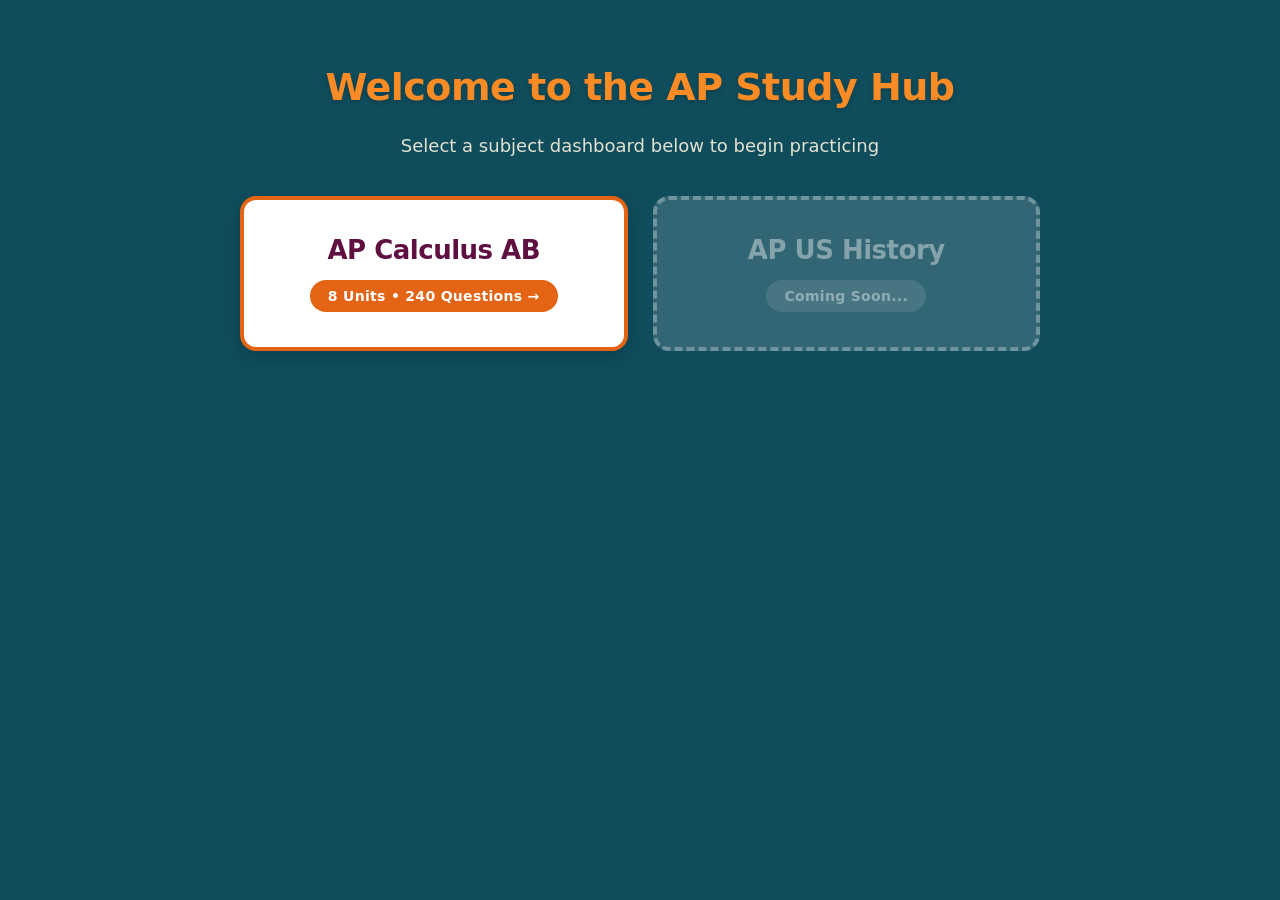
==== index.html @ 196dcf10 "Update index.html" ====
<!DOCTYPE html>
<html lang="en">
<head>
    <meta charset="UTF-8">
    <meta name="viewport" content="width=device-width, initial-scale=1.0">
    <title>AP Study Hub Portal</title>
    <style>
        body {
            /* Modern, punchy geometric font stack */
            font-family: system-ui, -apple-system, BlinkMacSystemFont, "Segoe UI", Roboto, Helvetica, Arial, sans-serif;
            background-color: #0F4C5C; 
            color: #333;
            margin: 0;
            padding: 40px 20px;
            display: flex;
            flex-direction: column;
            align-items: center;
            -webkit-font-smoothing: antialiased;
        }
        h1 { 
            color: #FB8B24; 
            font-size: 38px;
            font-weight: 900; /* Ultra-bold header text */
            letter-spacing: -0.5px;
            margin-bottom: 8px;
            text-shadow: 0 2px 4px rgba(0,0,0,0.2);
        }
        p { 
            color: #FAF3DD; 
            font-size: 18px; 
            margin-bottom: 40px;
            opacity: 0.9;
            font-weight: 500;
        }
        .grid {
            display: grid;
            grid-template-columns: repeat(auto-fit, minmax(260px, 1fr));
            gap: 25px;
            max-width: 800px;
            width: 100%;
        }
        .subject-card {
            background: white;
            padding: 35px 25px;
            border-radius: 16px;
            box-shadow: 0 6px 15px rgba(0, 0, 0, 0.15);
            text-decoration: none;
            color: inherit;
            text-align: center;
            border: 4px solid #E36414; 
            transition: all 0.2s ease-in-out;
        }
        .subject-card:hover {
            transform: translateY(-6px);
            border-color: #FB8B24; 
            box-shadow: 0 10px 20px rgba(251, 139, 36, 0.3);
        }
        .subject-card h2 { 
            color: #5F0F40; 
            margin: 0 0 15px 0; 
            font-size: 26px; 
            font-weight: 800; /* Crisp, clean card title font weight */
            letter-spacing: -0.5px;
        }
        .subject-card span { 
            color: white; 
            background-color: #E36414; 
            font-weight: 700; 
            font-size: 14px;
            padding: 8px 18px;
            border-radius: 20px;
            display: inline-block;
            transition: background-color 0.2s;
            letter-spacing: 0.3px;
        }
        .subject-card:hover span {
            background-color: #FB8B24; 
        }
        .disabled-card {
            background: rgba(255, 255, 255, 0.15);
            border: 4px dashed rgba(255, 255, 255, 0.3);
            box-shadow: none;
            cursor: not-allowed;
        }
        .disabled-card h2 {
            color: rgba(255, 255, 255, 0.4);
        }
        .disabled-card span {
            color: rgba(255, 255, 255, 0.4);
            background: rgba(255, 255, 255, 0.1);
        }
    </style>
</head>
<body>

    <h1>Welcome to the AP Study Hub</h1>
    <p>Select a subject dashboard below to begin practicing</p>

    <div class="grid">
        <a href="calc.html" class="subject-card">
            <h2>AP Calculus AB</h2>
            <span>8 Units • 240 Questions →</span>
        </a>

        <div class="subject-card disabled-card">
            <h2>AP US History</h2>
            <span>Coming Soon...</span>
        </div>
    </div>

</body>
</html>
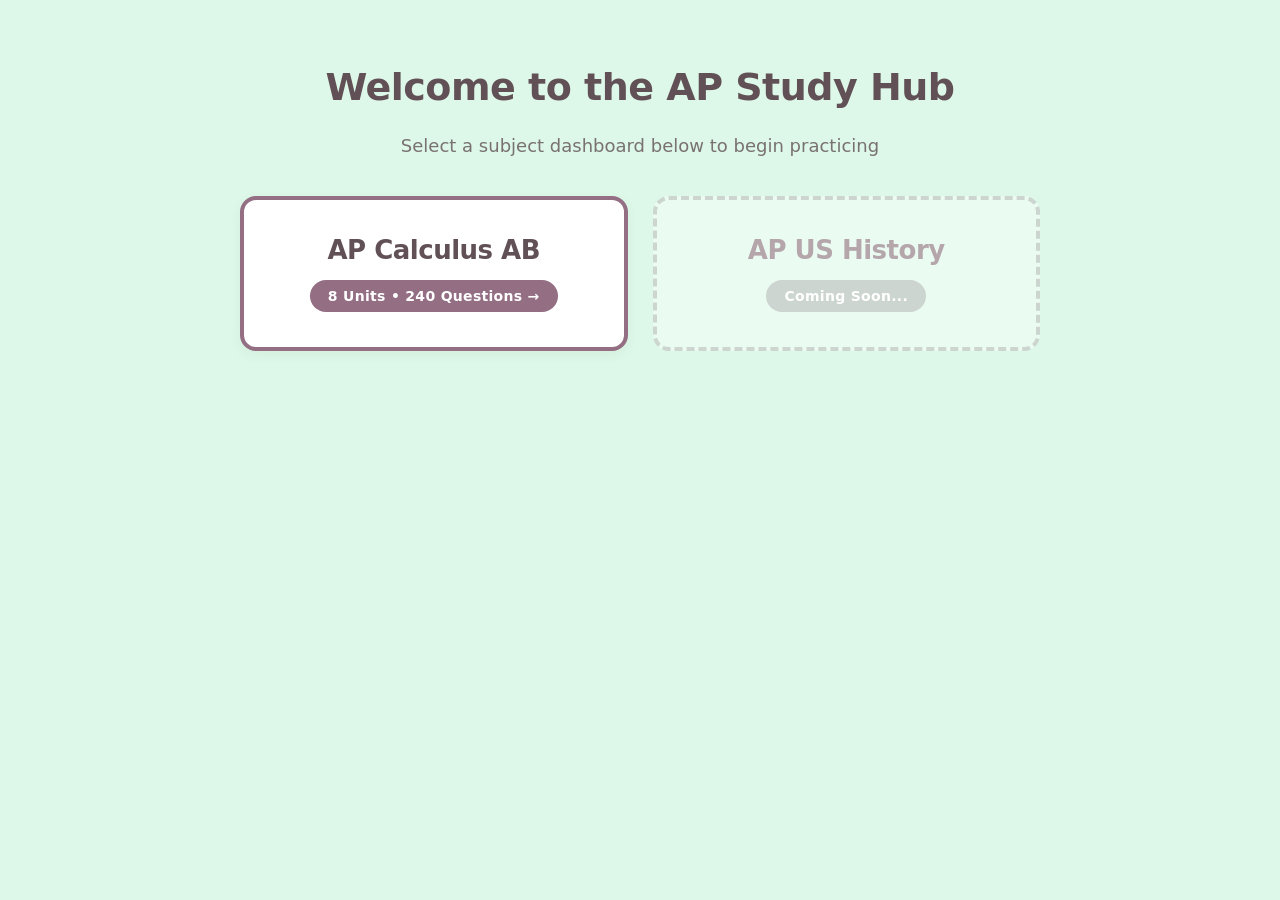
==== commit 18714b55: "Update index.html" ====
--- a/index.html
+++ b/index.html
@@ -6,9 +6,8 @@
     <title>AP Study Hub Portal</title>
     <style>
         body {
-            /* Modern, punchy geometric font stack */
             font-family: system-ui, -apple-system, BlinkMacSystemFont, "Segoe UI", Roboto, Helvetica, Arial, sans-serif;
-            background-color: #0F4C5C; 
+            background-color: #DDF8E8; /* Honeydew Background */
             color: #333;
             margin: 0;
             padding: 40px 20px;
@@ -18,18 +17,17 @@
             -webkit-font-smoothing: antialiased;
         }
         h1 { 
-            color: #FB8B24; 
+            color: #615055; /* Main Title in Taupe Grey */
             font-size: 38px;
-            font-weight: 900; /* Ultra-bold header text */
+            font-weight: 900; 
             letter-spacing: -0.5px;
             margin-bottom: 8px;
-            text-shadow: 0 2px 4px rgba(0,0,0,0.2);
         }
         p { 
-            color: #FAF3DD; 
+            color: #615055; /* Subtitle in Taupe Grey with slight opacity */
             font-size: 18px; 
             margin-bottom: 40px;
-            opacity: 0.9;
+            opacity: 0.8;
             font-weight: 500;
         }
         .grid {
@@ -43,28 +41,28 @@
             background: white;
             padding: 35px 25px;
             border-radius: 16px;
-            box-shadow: 0 6px 15px rgba(0, 0, 0, 0.15);
+            box-shadow: 0 4px 12px rgba(97, 80, 85, 0.06);
             text-decoration: none;
             color: inherit;
             text-align: center;
-            border: 4px solid #E36414; 
+            border: 4px solid #946E83; /* Thick Dusty Mauve Outline */
             transition: all 0.2s ease-in-out;
         }
         .subject-card:hover {
             transform: translateY(-6px);
-            border-color: #FB8B24; 
-            box-shadow: 0 10px 20px rgba(251, 139, 36, 0.3);
+            border-color: #615055; /* Shifts to Taupe Grey on hover */
+            box-shadow: 0 8px 20px rgba(97, 80, 85, 0.12);
         }
         .subject-card h2 { 
-            color: #5F0F40; 
+            color: #615055; /* Card Header in Taupe Grey */
             margin: 0 0 15px 0; 
             font-size: 26px; 
-            font-weight: 800; /* Crisp, clean card title font weight */
+            font-weight: 800; 
             letter-spacing: -0.5px;
         }
         .subject-card span { 
             color: white; 
-            background-color: #E36414; 
+            background-color: #946E83; /* Pill Background in Dusty Mauve */
             font-weight: 700; 
             font-size: 14px;
             padding: 8px 18px;
@@ -74,20 +72,20 @@
             letter-spacing: 0.3px;
         }
         .subject-card:hover span {
-            background-color: #FB8B24; 
+            background-color: #615055; /* Pill turns Taupe Grey on hover */
         }
         .disabled-card {
-            background: rgba(255, 255, 255, 0.15);
-            border: 4px dashed rgba(255, 255, 255, 0.3);
+            background: rgba(255, 255, 255, 0.4);
+            border: 4px dashed #CDD5D1; /* Dust Grey for disabled states */
             box-shadow: none;
             cursor: not-allowed;
         }
         .disabled-card h2 {
-            color: rgba(255, 255, 255, 0.4);
+            color: #B4A6AB; /* Lilac Ash text for disabled content */
         }
         .disabled-card span {
-            color: rgba(255, 255, 255, 0.4);
-            background: rgba(255, 255, 255, 0.1);
+            color: white;
+            background: #CDD5D1;
         }
     </style>
 </head>
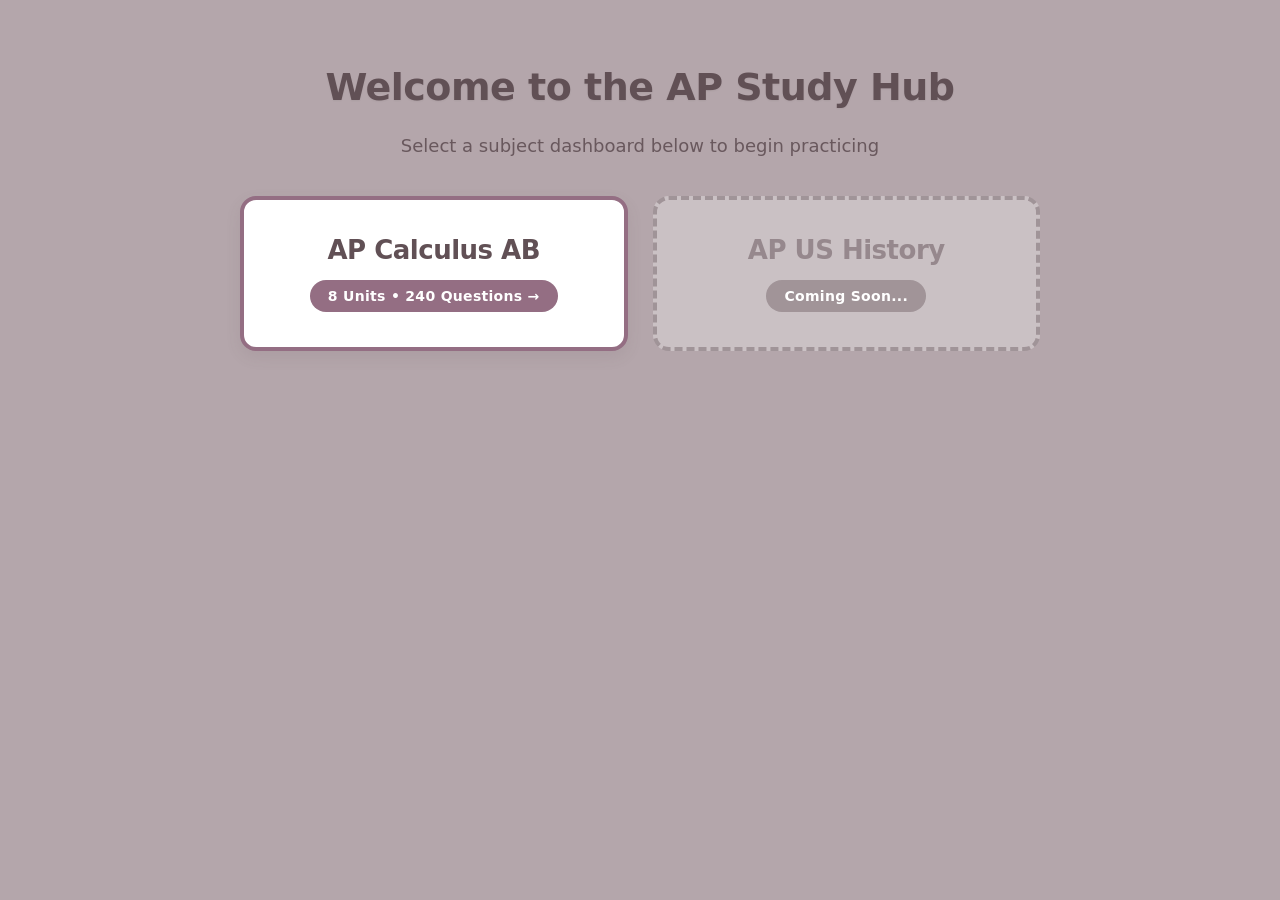
==== commit 944bccac: "Update index.html" ====
--- a/index.html
+++ b/index.html
@@ -7,7 +7,7 @@
     <style>
         body {
             font-family: system-ui, -apple-system, BlinkMacSystemFont, "Segoe UI", Roboto, Helvetica, Arial, sans-serif;
-            background-color: #DDF8E8; /* Honeydew Background */
+            background-color: #B4A6AB; /* Custom Lilac Ash Background */
             color: #333;
             margin: 0;
             padding: 40px 20px;
@@ -22,12 +22,13 @@
             font-weight: 900; 
             letter-spacing: -0.5px;
             margin-bottom: 8px;
+            text-shadow: 0 1px 2px rgba(0,0,0,0.05);
         }
         p { 
-            color: #615055; /* Subtitle in Taupe Grey with slight opacity */
+            color: #615055; 
             font-size: 18px; 
             margin-bottom: 40px;
-            opacity: 0.8;
+            opacity: 0.9;
             font-weight: 500;
         }
         .grid {
@@ -41,7 +42,7 @@
             background: white;
             padding: 35px 25px;
             border-radius: 16px;
-            box-shadow: 0 4px 12px rgba(97, 80, 85, 0.06);
+            box-shadow: 0 6px 15px rgba(97, 80, 85, 0.1);
             text-decoration: none;
             color: inherit;
             text-align: center;
@@ -51,10 +52,10 @@
         .subject-card:hover {
             transform: translateY(-6px);
             border-color: #615055; /* Shifts to Taupe Grey on hover */
-            box-shadow: 0 8px 20px rgba(97, 80, 85, 0.12);
+            box-shadow: 0 10px 22px rgba(97, 80, 85, 0.18);
         }
         .subject-card h2 { 
-            color: #615055; /* Card Header in Taupe Grey */
+            color: #615055; 
             margin: 0 0 15px 0; 
             font-size: 26px; 
             font-weight: 800; 
@@ -62,7 +63,7 @@
         }
         .subject-card span { 
             color: white; 
-            background-color: #946E83; /* Pill Background in Dusty Mauve */
+            background-color: #946E83; 
             font-weight: 700; 
             font-size: 14px;
             padding: 8px 18px;
@@ -72,20 +73,20 @@
             letter-spacing: 0.3px;
         }
         .subject-card:hover span {
-            background-color: #615055; /* Pill turns Taupe Grey on hover */
+            background-color: #615055; 
         }
         .disabled-card {
-            background: rgba(255, 255, 255, 0.4);
-            border: 4px dashed #CDD5D1; /* Dust Grey for disabled states */
+            background: rgba(255, 255, 255, 0.3);
+            border: 4px dashed rgba(97, 80, 85, 0.4);
             box-shadow: none;
             cursor: not-allowed;
         }
         .disabled-card h2 {
-            color: #B4A6AB; /* Lilac Ash text for disabled content */
+            color: rgba(97, 80, 85, 0.5);
         }
         .disabled-card span {
             color: white;
-            background: #CDD5D1;
+            background: rgba(97, 80, 85, 0.4);
         }
     </style>
 </head>
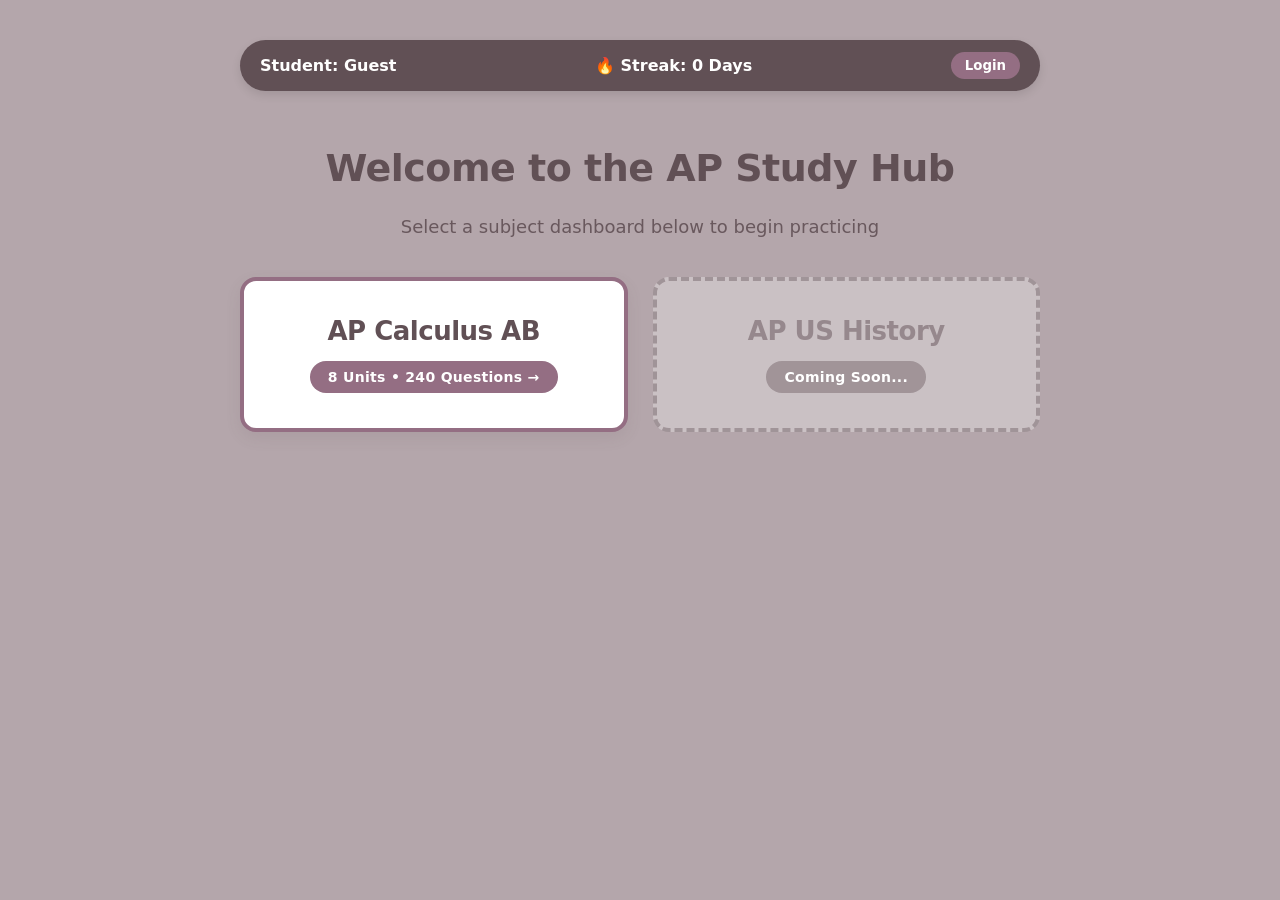
==== commit bed3afbe: "Update index.html" ====
--- a/index.html
+++ b/index.html
@@ -7,7 +7,7 @@
     <style>
         body {
             font-family: system-ui, -apple-system, BlinkMacSystemFont, "Segoe UI", Roboto, Helvetica, Arial, sans-serif;
-            background-color: #B4A6AB; /* Custom Lilac Ash Background */
+            background-color: #B4A6AB; 
             color: #333;
             margin: 0;
             padding: 40px 20px;
@@ -16,13 +16,41 @@
             align-items: center;
             -webkit-font-smoothing: antialiased;
         }
+        /* Dashboard Account Banner */
+        .header-profile {
+            display: flex;
+            justify-content: space-between;
+            align-items: center;
+            background: #615055;
+            color: white;
+            padding: 12px 20px;
+            border-radius: 30px;
+            max-width: 760px;
+            width: 100%;
+            margin-bottom: 30px;
+            font-weight: 700;
+            box-shadow: 0 4px 10px rgba(0,0,0,0.1);
+        }
+        .header-profile button {
+            background: #946E83;
+            border: none;
+            color: white;
+            padding: 6px 14px;
+            border-radius: 20px;
+            font-weight: 700;
+            cursor: pointer;
+            font-family: inherit;
+        }
+        .header-profile button:hover {
+            background: #FAF3DD;
+            color: #615055;
+        }
         h1 { 
-            color: #615055; /* Main Title in Taupe Grey */
+            color: #615055; 
             font-size: 38px;
             font-weight: 900; 
             letter-spacing: -0.5px;
             margin-bottom: 8px;
-            text-shadow: 0 1px 2px rgba(0,0,0,0.05);
         }
         p { 
             color: #615055; 
@@ -46,12 +74,12 @@
             text-decoration: none;
             color: inherit;
             text-align: center;
-            border: 4px solid #946E83; /* Thick Dusty Mauve Outline */
+            border: 4px solid #946E83; 
             transition: all 0.2s ease-in-out;
         }
         .subject-card:hover {
             transform: translateY(-6px);
-            border-color: #615055; /* Shifts to Taupe Grey on hover */
+            border-color: #615055; 
             box-shadow: 0 10px 22px rgba(97, 80, 85, 0.18);
         }
         .subject-card h2 { 
@@ -69,7 +97,6 @@
             padding: 8px 18px;
             border-radius: 20px;
             display: inline-block;
-            transition: background-color 0.2s;
             letter-spacing: 0.3px;
         }
         .subject-card:hover span {
@@ -81,16 +108,17 @@
             box-shadow: none;
             cursor: not-allowed;
         }
-        .disabled-card h2 {
-            color: rgba(97, 80, 85, 0.5);
-        }
-        .disabled-card span {
-            color: white;
-            background: rgba(97, 80, 85, 0.4);
-        }
+        .disabled-card h2 { color: rgba(97, 80, 85, 0.5); }
+        .disabled-card span { background: rgba(97, 80, 85, 0.4); }
     </style>
 </head>
 <body>
+
+    <div class="header-profile">
+        <span>Student: <span id="usernameDisplay">Guest</span></span>
+        <span>🔥 Streak: <span id="streakDisplay">0</span> Days</span>
+        <button id="loginActionBtn">Login</button>
+    </div>
 
     <h1>Welcome to the AP Study Hub</h1>
     <p>Select a subject dashboard below to begin practicing</p>
@@ -107,5 +135,6 @@
         </div>
     </div>
 
+    <script src="main.js"></script>
 </body>
 </html>
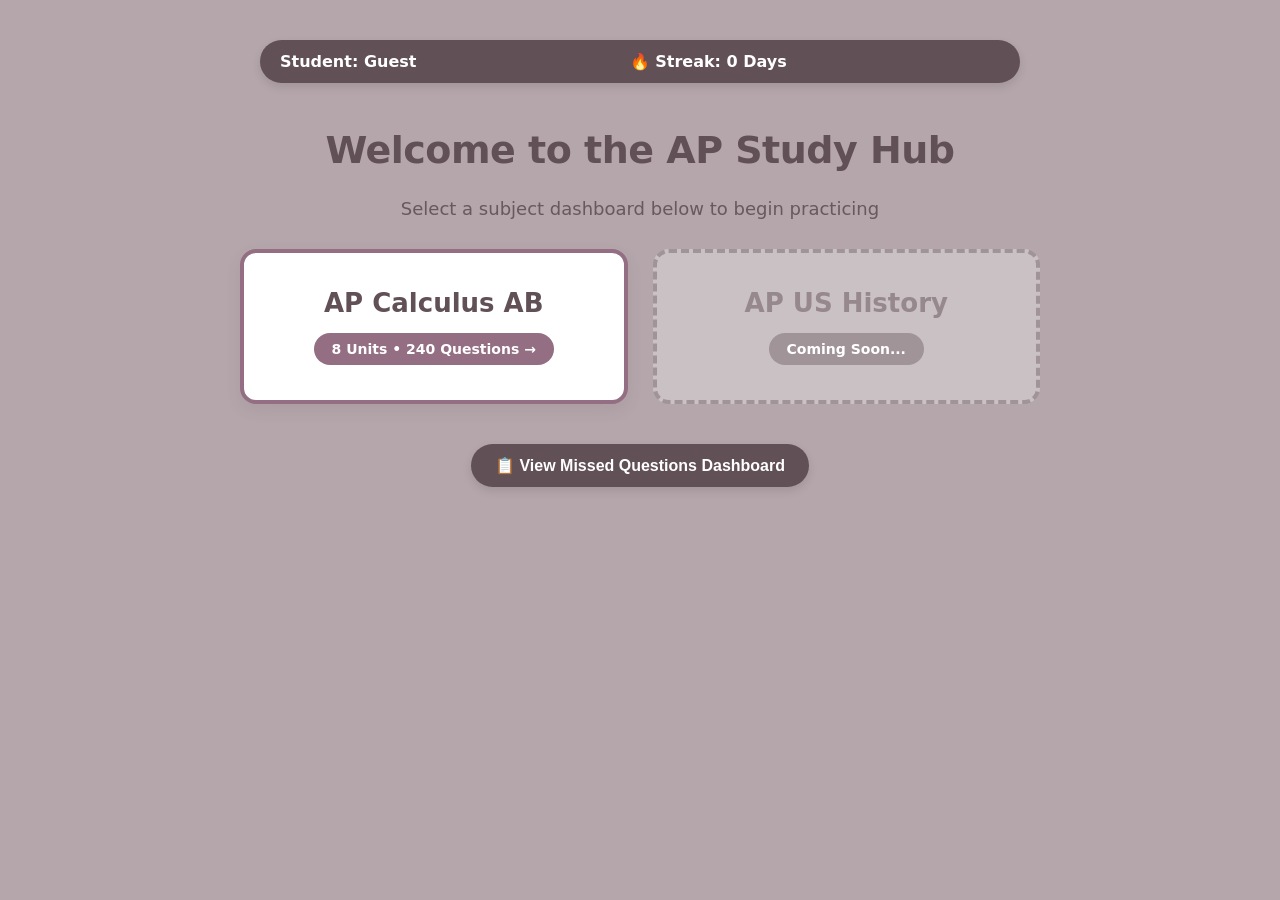
==== commit 36b4badd: "Update index.html" ====
--- a/index.html
+++ b/index.html
@@ -4,6 +4,7 @@
     <meta charset="UTF-8">
     <meta name="viewport" content="width=device-width, initial-scale=1.0">
     <title>AP Study Hub Portal</title>
+    <script src="https://accounts.google.com/gsi/client" async defer></script>
     <style>
         body {
             font-family: system-ui, -apple-system, BlinkMacSystemFont, "Segoe UI", Roboto, Helvetica, Arial, sans-serif;
@@ -16,7 +17,6 @@
             align-items: center;
             -webkit-font-smoothing: antialiased;
         }
-        /* Dashboard Account Banner */
         .header-profile {
             display: flex;
             justify-content: space-between;
@@ -27,9 +27,22 @@
             border-radius: 30px;
             max-width: 760px;
             width: 100%;
-            margin-bottom: 30px;
+            margin-bottom: 20px;
             font-weight: 700;
             box-shadow: 0 4px 10px rgba(0,0,0,0.1);
+            box-sizing: border-box;
+        }
+        .profile-info {
+            display: flex;
+            align-items: center;
+            gap: 10px;
+        }
+        .profile-img {
+            width: 32px;
+            height: 32px;
+            border-radius: 50%;
+            border: 2px solid white;
+            display: none;
         }
         .header-profile button {
             background: #946E83;
@@ -39,7 +52,6 @@
             border-radius: 20px;
             font-weight: 700;
             cursor: pointer;
-            font-family: inherit;
         }
         .header-profile button:hover {
             background: #FAF3DD;
@@ -52,10 +64,10 @@
             letter-spacing: -0.5px;
             margin-bottom: 8px;
         }
-        p { 
+        .subtitle { 
             color: #615055; 
             font-size: 18px; 
-            margin-bottom: 40px;
+            margin-bottom: 30px;
             opacity: 0.9;
             font-weight: 500;
         }
@@ -65,6 +77,7 @@
             gap: 25px;
             max-width: 800px;
             width: 100%;
+            margin-bottom: 40px;
         }
         .subject-card {
             background: white;
@@ -87,7 +100,6 @@
             margin: 0 0 15px 0; 
             font-size: 26px; 
             font-weight: 800; 
-            letter-spacing: -0.5px;
         }
         .subject-card span { 
             color: white; 
@@ -97,7 +109,6 @@
             padding: 8px 18px;
             border-radius: 20px;
             display: inline-block;
-            letter-spacing: 0.3px;
         }
         .subject-card:hover span {
             background-color: #615055; 
@@ -110,18 +121,70 @@
         }
         .disabled-card h2 { color: rgba(97, 80, 85, 0.5); }
         .disabled-card span { background: rgba(97, 80, 85, 0.4); }
+
+        /* Review Hub Section UI */
+        .review-toggle-btn {
+            background-color: #615055;
+            color: white;
+            font-weight: 700;
+            border: none;
+            padding: 12px 24px;
+            border-radius: 30px;
+            font-size: 16px;
+            cursor: pointer;
+            box-shadow: 0 4px 10px rgba(0,0,0,0.1);
+            margin-bottom: 20px;
+            transition: background 0.2s;
+        }
+        .review-toggle-btn:hover {
+            background-color: #946E83;
+        }
+        .global-review-panel {
+            background: white;
+            border: 4px solid #946E83;
+            border-radius: 16px;
+            max-width: 800px;
+            width: 100%;
+            padding: 25px;
+            box-shadow: 0 6px 15px rgba(0,0,0,0.1);
+            box-sizing: border-box;
+            display: none;
+        }
+        .subject-review-section {
+            margin-bottom: 20px;
+        }
+        .subject-review-section h3 {
+            color: #615055;
+            border-bottom: 2px dashed #946E83;
+            padding-bottom: 5px;
+            margin-bottom: 10px;
+            font-size: 20px;
+        }
+        .missed-item {
+            background: #FAF3DD;
+            padding: 12px;
+            border-radius: 8px;
+            margin-bottom: 8px;
+            font-size: 14px;
+            border-left: 4px solid #e74c3c;
+        }
     </style>
 </head>
 <body>
 
     <div class="header-profile">
-        <span>Student: <span id="usernameDisplay">Guest</span></span>
+        <div class="profile-info">
+            <img id="userAvatar" class="profile-img" src="" alt="Avatar">
+            <span>Student: <span id="usernameDisplay">Guest</span></span>
+        </div>
         <span>🔥 Streak: <span id="streakDisplay">0</span> Days</span>
-        <button id="loginActionBtn">Login</button>
+        
+        <div id="googleBtnWrapper"></div>
+        <button id="logoutBtn" style="display: none;">Logout</button>
     </div>
 
     <h1>Welcome to the AP Study Hub</h1>
-    <p>Select a subject dashboard below to begin practicing</p>
+    <p class="subtitle">Select a subject dashboard below to begin practicing</p>
 
     <div class="grid">
         <a href="calc.html" class="subject-card">
@@ -135,6 +198,13 @@
         </div>
     </div>
 
+    <button id="toggleReviewHub" class="review-toggle-btn">📋 View Missed Questions Dashboard</button>
+
+    <div id="globalReviewPanel" class="global-review-panel">
+        <h2 style="color: #615055; margin-top: 0;">Incorrect Answers Log</h2>
+        <div id="reviewLogsContainer"></div>
+    </div>
+
     <script src="main.js"></script>
 </body>
 </html>
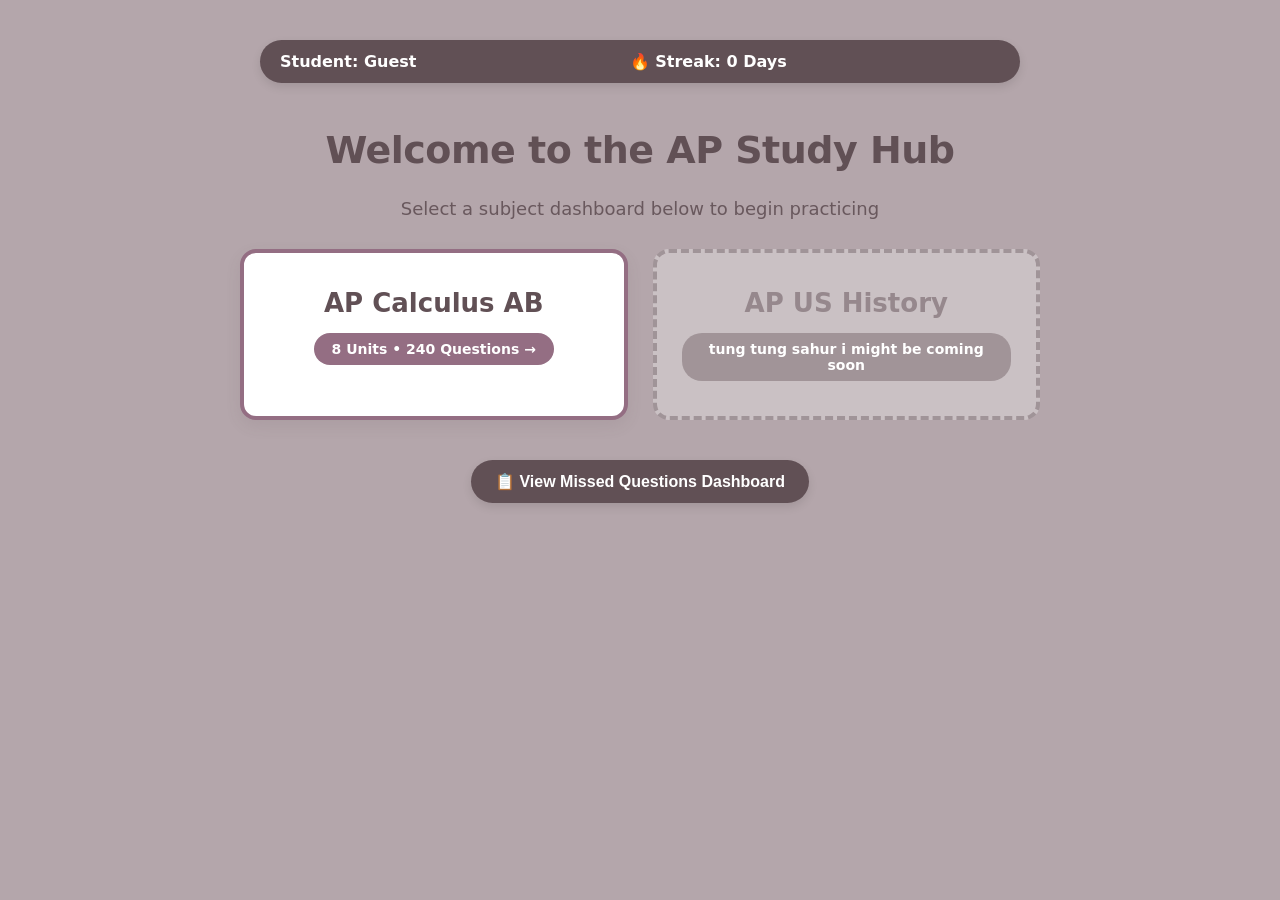
==== commit 69c31e60: "Update index.html" ====
--- a/index.html
+++ b/index.html
@@ -194,7 +194,7 @@
 
         <div class="subject-card disabled-card">
             <h2>AP US History</h2>
-            <span>Coming Soon...</span>
+            <span>tung tung sahur i might be coming soon</span>
         </div>
     </div>
 
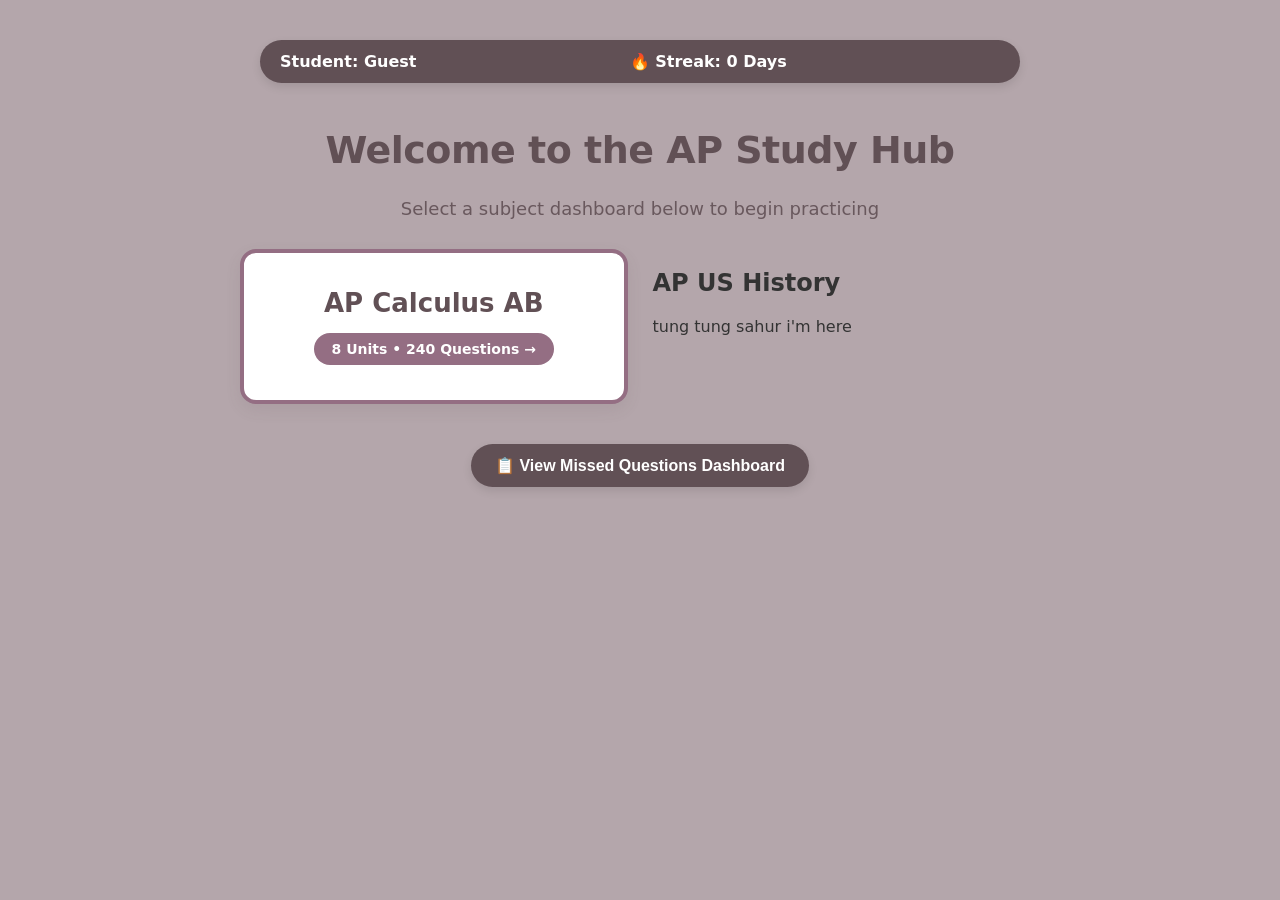
==== commit 8ac499d2: "Update index.html" ====
--- a/index.html
+++ b/index.html
@@ -192,9 +192,9 @@
             <span>8 Units • 240 Questions →</span>
         </a>
 
-        <div class="subject-card disabled-card">
+        <div class="apush.html class="subject-card">
             <h2>AP US History</h2>
-            <span>tung tung sahur i might be coming soon</span>
+            <span>tung tung sahur i'm here</span>
         </div>
     </div>
 
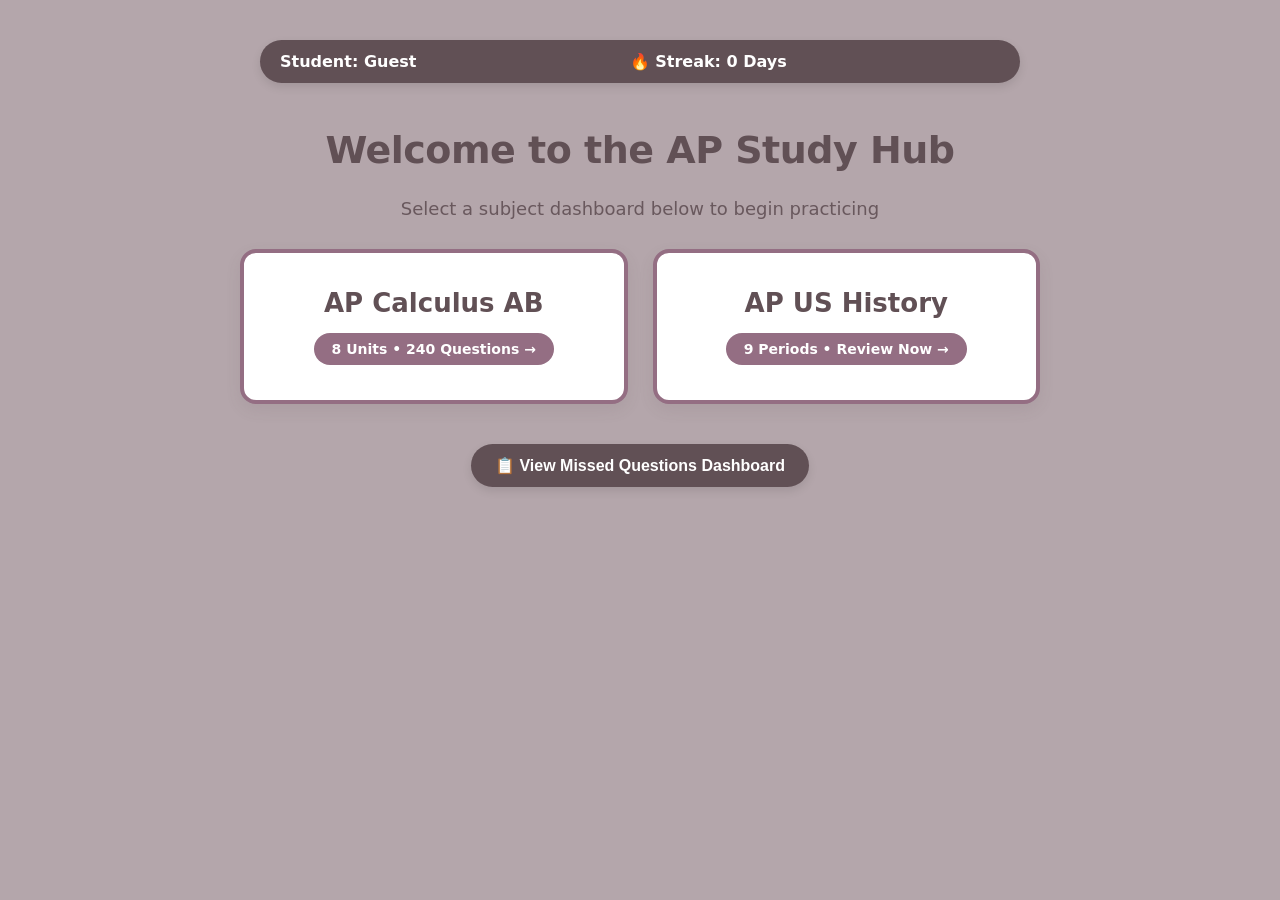
==== commit c575d6f3: "Update index.html" ====
--- a/index.html
+++ b/index.html
@@ -113,14 +113,6 @@
         .subject-card:hover span {
             background-color: #615055; 
         }
-        .disabled-card {
-            background: rgba(255, 255, 255, 0.3);
-            border: 4px dashed rgba(97, 80, 85, 0.4);
-            box-shadow: none;
-            cursor: not-allowed;
-        }
-        .disabled-card h2 { color: rgba(97, 80, 85, 0.5); }
-        .disabled-card span { background: rgba(97, 80, 85, 0.4); }
 
         /* Review Hub Section UI */
         .review-toggle-btn {
@@ -192,10 +184,10 @@
             <span>8 Units • 240 Questions →</span>
         </a>
 
-        <div class="apush.html class="subject-card">
+        <a href="apush.html" class="subject-card">
             <h2>AP US History</h2>
-            <span>tung tung sahur i'm here</span>
-        </div>
+            <span>9 Periods • Review Now →</span>
+        </a>
     </div>
 
     <button id="toggleReviewHub" class="review-toggle-btn">📋 View Missed Questions Dashboard</button>
